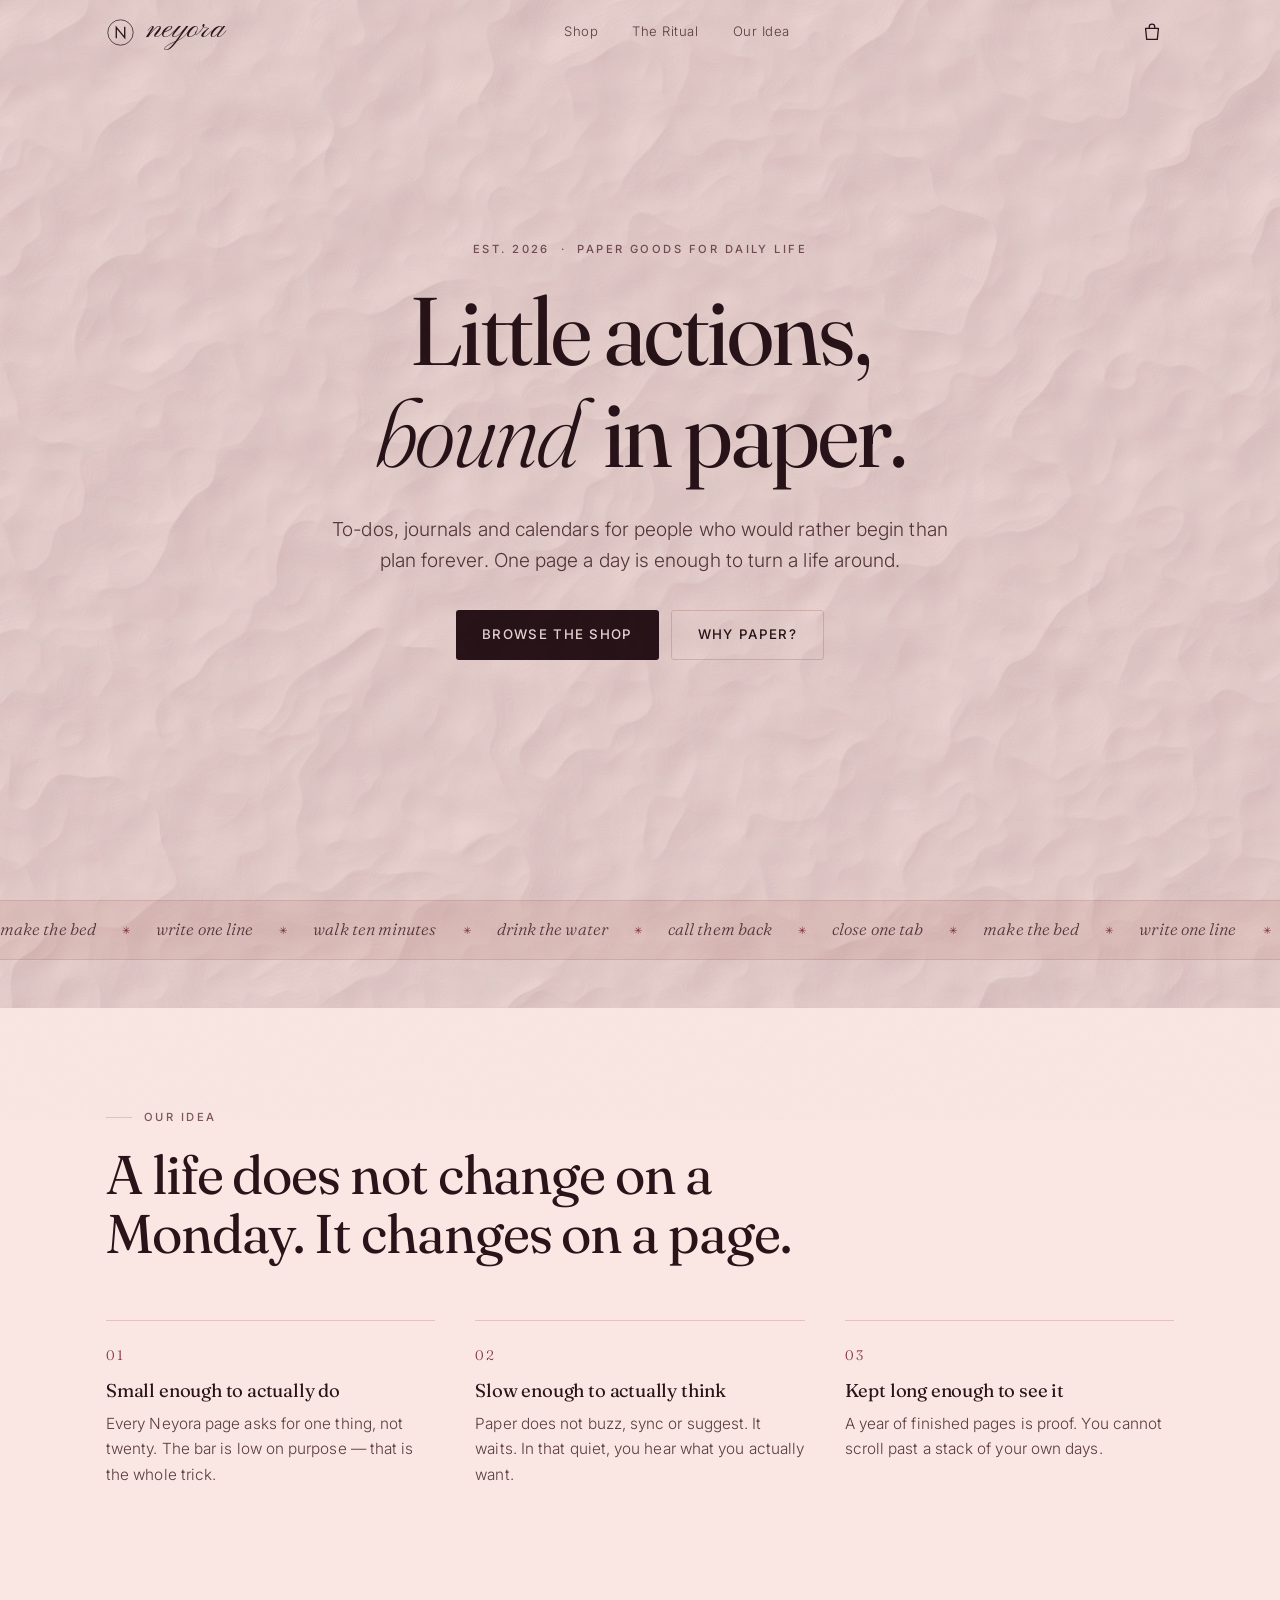
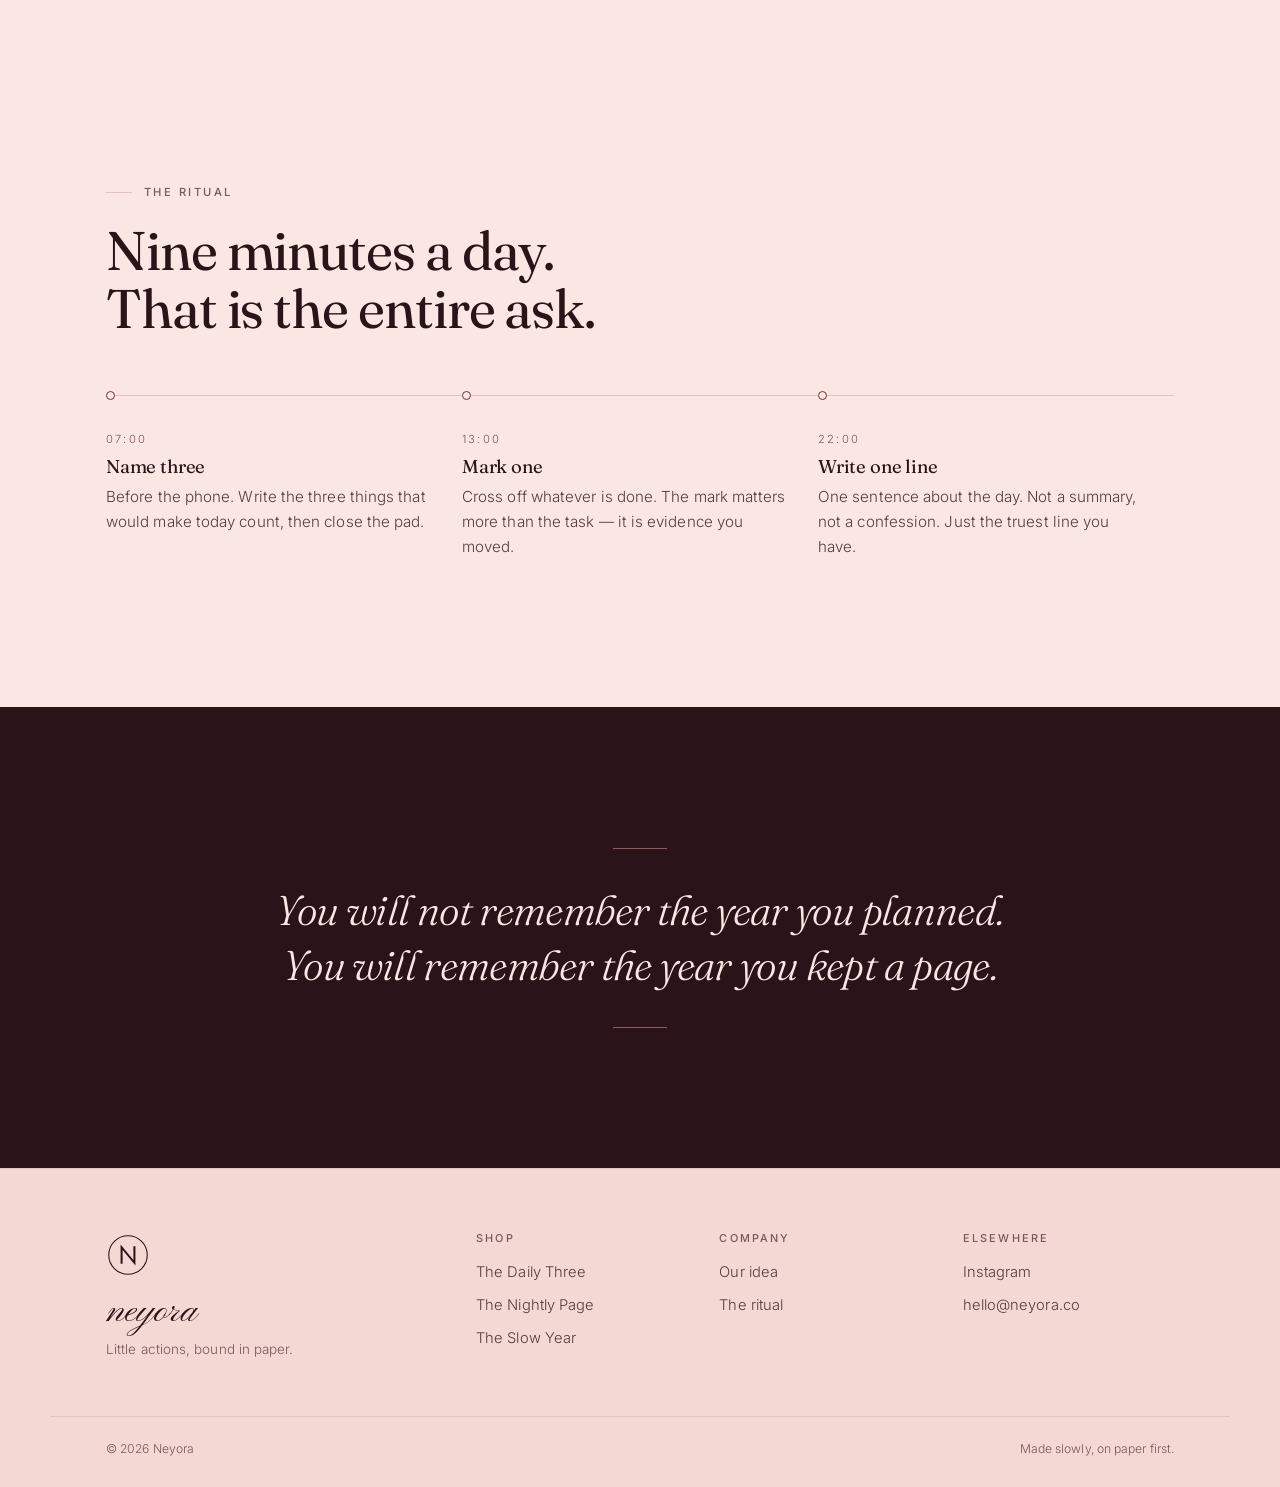
==== index.html @ 3d67d05b "Neyora storefront: static site for GitHub Pages Two-page static storefront — home and shop — with no" ====
<!DOCTYPE html>
<html lang="en">
<head>
<meta charset="utf-8">
<meta name="viewport" content="width=device-width, initial-scale=1, viewport-fit=cover">
<title>Neyora — Little actions, bound in paper.</title>
<meta name="description" content="To-dos, journals and calendars for people who'd rather begin than plan forever. Paper made to move you, one small action at a time.">
<meta name="theme-color" content="#F7EAE5">

<!-- Social scrapers don't resolve relative URLs, so these are absolute.
     If the site moves to a custom domain, update them here and in shop.html. -->
<meta property="og:type" content="website">
<meta property="og:url" content="https://s-ingale.github.io/neyora/">
<meta property="og:title" content="Neyora — Little actions, bound in paper.">
<meta property="og:description" content="To-dos, journals and calendars for people who'd rather begin than plan forever.">
<meta property="og:image" content="https://s-ingale.github.io/neyora/assets/img/og.svg">

<link rel="icon" href="assets/img/favicon.svg" type="image/svg+xml">
<link rel="preconnect" href="https://fonts.googleapis.com">
<link rel="preconnect" href="https://fonts.gstatic.com" crossorigin>
<link href="https://fonts.googleapis.com/css2?family=Fraunces:opsz,wght@9..144,300;9..144,400;9..144,500&family=Inter:wght@300;400;500&family=Pinyon+Script&display=swap" rel="stylesheet">
<link rel="stylesheet" href="assets/css/style.css">
</head>
<body>

<!-- ═══ Wrinkled paper backdrop ═══
     Turbulence is folded through a table transfer on the ALPHA channel
     (0 1 0), which turns smooth noise into ridges — that is what makes
     these read as thick creases rather than soft mottling. The ridge map
     is then lit from the upper left. No image files anywhere. -->
<svg class="paper-defs" aria-hidden="true" focusable="false">
  <filter id="crease" x="0%" y="0%" width="100%" height="100%" color-interpolation-filters="sRGB">
    <feTurbulence type="fractalNoise" baseFrequency="0.0062" numOctaves="3" seed="19" result="t"/>
    <feComponentTransfer in="t" result="ridged">
      <feFuncA type="table" tableValues="0 1 0"/>
    </feComponentTransfer>
    <feDiffuseLighting in="ridged" lighting-color="#fffdfc" surfaceScale="4.6" diffuseConstant="1">
      <feDistantLight azimuth="228" elevation="49"/>
    </feDiffuseLighting>
    <!-- keep the shading warm: the red channel is held highest so creases
         fall toward rose, never toward grey -->
    <feComponentTransfer>
      <feFuncR type="linear" slope="0.34" intercept="0.66"/>
      <feFuncG type="linear" slope="0.44" intercept="0.56"/>
      <feFuncB type="linear" slope="0.41" intercept="0.59"/>
    </feComponentTransfer>
  </filter>

  <!-- a second, finer crumple laid across the first so the folds stack -->
  <filter id="creaseFine" x="0%" y="0%" width="100%" height="100%" color-interpolation-filters="sRGB">
    <feTurbulence type="fractalNoise" baseFrequency="0.019" numOctaves="2" seed="4" result="t"/>
    <feComponentTransfer in="t" result="ridged">
      <feFuncA type="table" tableValues="0 1 0"/>
    </feComponentTransfer>
    <feDiffuseLighting in="ridged" lighting-color="#fffdfc" surfaceScale="2.2" diffuseConstant="1">
      <feDistantLight azimuth="228" elevation="54"/>
    </feDiffuseLighting>
    <feComponentTransfer>
      <feFuncR type="linear" slope="0.2" intercept="0.8"/>
      <feFuncG type="linear" slope="0.26" intercept="0.74"/>
      <feFuncB type="linear" slope="0.24" intercept="0.76"/>
    </feComponentTransfer>
  </filter>

  <!-- fine paper tooth -->
  <filter id="tooth">
    <feTurbulence type="fractalNoise" baseFrequency="0.85" numOctaves="4" stitchTiles="stitch"/>
    <feColorMatrix type="saturate" values="0"/>
    <feComponentTransfer>
      <feFuncR type="linear" slope="0.24" intercept="0.76"/>
      <feFuncG type="linear" slope="0.24" intercept="0.76"/>
      <feFuncB type="linear" slope="0.24" intercept="0.76"/>
    </feComponentTransfer>
  </filter>
</svg>
<div class="crease" aria-hidden="true"></div>
<div class="crease-fine" aria-hidden="true"></div>
<div class="tooth" aria-hidden="true"></div>

<a class="skip-link" href="#main">Skip to content</a>

<!-- ═══════════════ HEADER ═══════════════ -->
<header class="site-head" id="siteHead">
  <div class="wrap head-inner">
    <a class="brand" href="#top" aria-label="Neyora, home">
      <svg class="mark" viewBox="0 0 48 48" aria-hidden="true">
        <circle cx="24" cy="24" r="21" class="mk-ring"/>
        <path d="M17 32.5V15.5L31 32.5V15.5" class="mk-n"/>
      </svg>
      <span class="wordmark">neyora</span>
    </a>

    <nav class="nav-desk" aria-label="Primary">
      <a href="shop.html">Shop</a>
      <a href="#ritual">The Ritual</a>
      <a href="#idea">Our Idea</a>
    </nav>

    <div class="head-actions">
      <button class="cart-btn" id="cartBtn" aria-label="Open bag" aria-expanded="false">
        <svg viewBox="0 0 24 24" aria-hidden="true" class="ico">
          <path d="M5 8h14l-1.2 12H6.2L5 8Z"/><path d="M9 8V6.5a3 3 0 0 1 6 0V8"/>
        </svg>
        <span class="cart-count" id="cartCount" hidden>0</span>
      </button>
      <button class="burger" id="burger" aria-label="Open menu" aria-expanded="false" aria-controls="mobileMenu">
        <span></span><span></span>
      </button>
    </div>
  </div>
  <div class="head-rule" aria-hidden="true"></div>
</header>

<!-- ═══════════════ MOBILE MENU ═══════════════ -->
<div class="sheet-menu" id="mobileMenu" hidden>
  <nav aria-label="Mobile">
    <a href="shop.html"><em>01</em> Shop</a>
    <a href="#ritual"><em>02</em> The Ritual</a>
    <a href="#idea"><em>03</em> Our Idea</a>
  </nav>
  <p class="sheet-foot">Little actions, bound in paper.</p>
</div>

<main id="main">

<!-- ═══════════════ HERO ═══════════════ -->
<section class="hero" id="top">
  <div class="wrap">
    <div class="hero-lead">
      <p class="eyebrow reveal">Est. 2026 &nbsp;·&nbsp; Paper goods for daily life</p>
      <h1 class="reveal d1">
        <span class="line">Little actions,</span>
        <span class="line"><em>bound</em> in paper.</span>
      </h1>
      <p class="lede reveal d2">
        To-dos, journals and calendars for people who would rather begin
        than plan forever. One page a day is enough to turn a life around.
      </p>
      <div class="hero-cta reveal d3">
        <a class="btn btn-ink" href="shop.html">Browse the shop</a>
        <a class="btn btn-ghost" href="#idea">Why paper?</a>
      </div>
    </div>
  </div>

  <div class="scroll-hint reveal d4" aria-hidden="true">
    <span>scroll</span>
    <svg viewBox="0 0 12 40"><path d="M6 0v32M1.5 27 6 33l4.5-6"/></svg>
  </div>
</section>

<!-- ═══════════════ TICKER ═══════════════ -->
<div class="ticker" aria-hidden="true">
  <div class="ticker-track">
    <span>make the bed</span><i>✳</i><span>write one line</span><i>✳</i><span>walk ten minutes</span><i>✳</i>
    <span>drink the water</span><i>✳</i><span>call them back</span><i>✳</i><span>close one tab</span><i>✳</i>
    <span>make the bed</span><i>✳</i><span>write one line</span><i>✳</i><span>walk ten minutes</span><i>✳</i>
    <span>drink the water</span><i>✳</i><span>call them back</span><i>✳</i><span>close one tab</span><i>✳</i>
  </div>
</div>

<!-- ═══════════════ THE IDEA ═══════════════ -->
<section class="idea section" id="idea">
  <div class="wrap">
    <p class="kicker reveal">Our idea</p>
    <h2 class="h2 reveal d1">A life does not change on a<br class="br-desk"> Monday. It changes on a page.</h2>

    <ol class="principles">
      <li class="reveal">
        <span class="num">01</span>
        <h3>Small enough to actually do</h3>
        <p>Every Neyora page asks for one thing, not twenty. The bar is low on purpose — that is the whole trick.</p>
      </li>
      <li class="reveal d1">
        <span class="num">02</span>
        <h3>Slow enough to actually think</h3>
        <p>Paper does not buzz, sync or suggest. It waits. In that quiet, you hear what you actually want.</p>
      </li>
      <li class="reveal d2">
        <span class="num">03</span>
        <h3>Kept long enough to see it</h3>
        <p>A year of finished pages is proof. You cannot scroll past a stack of your own days.</p>
      </li>
    </ol>
  </div>
</section>

<!-- The shop lives on its own page now — the hero index and the CTAs
     route there. Keep this section out of the homepage. -->

<!-- ═══════════════ RITUAL ═══════════════ -->
<section class="ritual section" id="ritual">
  <div class="wrap">
    <p class="kicker reveal">The ritual</p>
    <h2 class="h2 reveal d1">Nine minutes a day.<br>That is the entire ask.</h2>

    <div class="timeline">
      <div class="step reveal">
        <span class="time">07:00</span>
        <h3>Name three</h3>
        <p>Before the phone. Write the three things that would make today count, then close the pad.</p>
      </div>
      <div class="step reveal d1">
        <span class="time">13:00</span>
        <h3>Mark one</h3>
        <p>Cross off whatever is done. The mark matters more than the task — it is evidence you moved.</p>
      </div>
      <div class="step reveal d2">
        <span class="time">22:00</span>
        <h3>Write one line</h3>
        <p>One sentence about the day. Not a summary, not a confession. Just the truest line you have.</p>
      </div>
    </div>
  </div>
</section>

<!-- ═══════════════ QUOTE ═══════════════ -->
<section class="quote-band">
  <div class="wrap">
    <span class="quote-rule" aria-hidden="true"></span>
    <blockquote class="reveal">
      You will not remember the year you planned.<br>
      You will remember the year you kept a page.
    </blockquote>
    <span class="quote-rule" aria-hidden="true"></span>
  </div>
</section>

</main>

<!-- ═══════════════ FOOTER ═══════════════ -->
<footer class="site-foot">
  <div class="wrap foot-inner">
    <div class="foot-brand">
      <svg class="mark lg" viewBox="0 0 48 48" aria-hidden="true">
        <circle cx="24" cy="24" r="21" class="mk-ring"/>
        <path d="M17 32.5V15.5L31 32.5V15.5" class="mk-n"/>
      </svg>
      <p class="foot-word">neyora</p>
      <p class="foot-tag">Little actions, bound in paper.</p>
    </div>

    <nav class="foot-col" aria-label="Shop">
      <h4>Shop</h4>
      <a href="shop.html">The Daily Three</a>
      <a href="shop.html">The Nightly Page</a>
      <a href="shop.html">The Slow Year</a>
    </nav>

    <nav class="foot-col" aria-label="Company">
      <h4>Company</h4>
      <a href="#idea">Our idea</a>
      <a href="#ritual">The ritual</a>
    </nav>

    <div class="foot-col">
      <h4>Elsewhere</h4>
      <a href="#" aria-label="Instagram">Instagram</a>
      <a href="mailto:hello@neyora.co">hello@neyora.co</a>
    </div>
  </div>
  <div class="wrap foot-base">
    <p>© 2026 Neyora</p>
    <p>Made slowly, on paper first.</p>
  </div>
</footer>

<!-- ═══════════════ BAG DRAWER ═══════════════ -->
<div class="scrim" id="scrim" hidden></div>
<aside class="bag" id="bag" aria-label="Shopping bag" aria-hidden="true">
  <div class="bag-head">
    <h2>Your bag</h2>
    <button class="bag-close" id="bagClose" aria-label="Close bag">
      <svg viewBox="0 0 24 24" aria-hidden="true"><path d="M6 6l12 12M18 6 6 18"/></svg>
    </button>
  </div>
  <div class="bag-body" id="bagBody"></div>
  <div class="bag-foot">
    <div class="bag-total"><span>Subtotal</span><span id="bagTotal">₹0</span></div>
    <button class="btn btn-ink btn-full" id="checkoutBtn" type="button">Checkout</button>
    <p class="bag-note">Checkout is not connected yet — this is the storefront preview.</p>
  </div>
</aside>

<div class="toast" id="toast" role="status" aria-live="polite"></div>

<script src="assets/js/main.js"></script>
</body>
</html>
---- assets/css/style.css ----
/* ============================================================
   NEYORA — storefront styles
   Mobile-first. Everything vector: SVG art, SVG creases, no rasters.
   ============================================================ */

/* ---------- 1. Tokens ---------- */
:root{
  /* paper — blush, not candy. A light neutral ground is what keeps a
     pink palette on the luxury side of the line. */
  --paper:      #FAE7E3;
  --paper-2:    #F3D8D3;
  --paper-3:    #E8C3BE;
  --card:       #FEF4F2;

  /* ink — near-black oxblood. Never neutral grey; the warmth is the point. */
  --ink:        #2A141A;
  --ink-soft:   #5A3A3F;
  --ink-faint:  #7C565C;
  --rule:       #E4C3BE;

  /* accents: burgundy anchors, dusty rose softens */
  --wine:       #7E2B37;
  --rose:       #C08081;

  /* type */
  --display: "Fraunces", "Hoefler Text", Georgia, "Times New Roman", serif;
  --body:    "Inter", -apple-system, BlinkMacSystemFont, "Segoe UI", Roboto, sans-serif;
  --script:  "Pinyon Script", "Snell Roundhand", "Apple Chancery", cursive;

  /* rhythm */
  --gutter: 22px;
  --maxw: 1180px;
  --section-y: 84px;
  --r: 3px;

  --ease: cubic-bezier(.22,.7,.28,1);
}

@media (min-width: 768px){
  :root{ --gutter: 40px; --section-y: 120px; }
}
@media (min-width: 1200px){
  :root{ --gutter: 56px; --section-y: 148px; }
}

/* ---------- 2. Reset ---------- */
*,*::before,*::after{ box-sizing:border-box; }
html{ -webkit-text-size-adjust:100%; scroll-behavior:smooth; }
@media (prefers-reduced-motion: reduce){ html{ scroll-behavior:auto; } }

body{
  margin:0;
  background:var(--paper);
  color:var(--ink);
  font-family:var(--body);
  font-size:16px;
  line-height:1.65;
  font-weight:300;
  letter-spacing:.005em;
  -webkit-font-smoothing:antialiased;
  overflow-x:hidden;
}
body.locked{ overflow:hidden; }

img,svg{ display:block; max-width:100%; }
img{ height:auto; }
button{ font:inherit; color:inherit; background:none; border:0; cursor:pointer; }
input{ font:inherit; }
a{ color:inherit; text-decoration:none; }
h1,h2,h3,h4,p,figure,blockquote,ol,ul{ margin:0; }
ol,ul{ padding:0; list-style:none; }

::selection{ background:var(--ink); color:var(--paper); }

:focus-visible{
  outline:2px solid var(--wine);
  outline-offset:3px;
  border-radius:2px;
}

.skip-link{
  position:absolute; left:-9999px; top:0; z-index:200;
  background:var(--ink); color:var(--paper); padding:10px 16px;
}
.skip-link:focus{ left:12px; top:12px; }

/* ---------- 3. Wrinkled paper backdrop ----------
   Three fixed layers multiply down over everything, so every section —
   including the ones with their own background — reads as one crumpled
   sheet: heavy folds, a finer crumple across them, then paper tooth. */
.paper-defs{ position:absolute; width:0; height:0; }

.crease,.crease-fine,.tooth{
  position:fixed; inset:-12%;
  pointer-events:none;
  mix-blend-mode:multiply;
  background:#fff;
}

.crease     { z-index:87; filter:url(#crease);     opacity:.8; }
.crease-fine{ z-index:88; filter:url(#creaseFine); opacity:.7; }
.tooth      { z-index:89; filter:url(#tooth);      opacity:.28; }

/* phones: still creased, just a touch calmer under the copy */
@media (max-width:760px){
  .crease{ opacity:.7; }
  .crease-fine{ opacity:.55; }
  .tooth{ opacity:.2; }
}

/* Safari/iOS renders these filters heavily — soften there */
@supports (-webkit-touch-callout: none){
  .crease{ opacity:.6; }
  .crease-fine{ opacity:.45; }
  .tooth{ opacity:.16; }
}

/* ---------- 4. Layout ---------- */
.wrap{
  width:100%;
  max-width:var(--maxw);
  margin-inline:auto;
  padding-inline:var(--gutter);
}
.section{ padding-block:var(--section-y); position:relative; }

/* ---------- 5. Type scale ---------- */
h1,h2,h3,h4,.h2{
  font-family:var(--display);
  font-weight:400;
  letter-spacing:-.02em;
  line-height:1.06;
}
h1{
  font-size:clamp(2.65rem, 11.5vw, 6rem);
  font-variation-settings:"SOFT" 20, "opsz" 100;
}
h1 .line{ display:block; }
/* italic serif overhangs into the next word — give it room */
h1 em{ font-style:italic; font-weight:300; padding-right:.12em; }

.h2{ font-size:clamp(1.95rem, 6.6vw, 3.4rem); line-height:1.08; }
h3{ font-size:1.16rem; letter-spacing:-.01em; }

.eyebrow, .kicker{
  font-family:var(--body);
  font-size:.7rem;
  font-weight:500;
  letter-spacing:.22em;
  text-transform:uppercase;
  color:var(--ink-faint);
}
.kicker{ margin-bottom:20px; }
.kicker::before{
  content:""; display:inline-block;
  width:26px; height:1px; background:var(--rule);
  vertical-align:middle; margin-right:12px;
}

.lede{
  font-size:clamp(1rem, 4.1vw, 1.2rem);
  color:var(--ink-soft);
  max-width:36ch;
  line-height:1.62;
}
.br-desk{ display:none; }
@media (min-width:768px){ .br-desk{ display:inline; } }

/* ---------- 6. Buttons ---------- */
.btn{
  display:inline-flex; align-items:center; justify-content:center;
  gap:8px;
  min-height:50px;
  padding:0 26px;
  border-radius:var(--r);
  font-family:var(--body);
  font-size:.83rem; font-weight:500;
  letter-spacing:.1em; text-transform:uppercase; white-space:nowrap;
  transition:transform .25s var(--ease), background .25s var(--ease), color .25s var(--ease), border-color .25s var(--ease);
}
.btn:active{ transform:translateY(1px); }

.btn-ink{ background:var(--ink); color:var(--card); }
.btn-ink:hover{ background:var(--wine); }

.btn-ghost{
  border:1px solid var(--rule);
  color:var(--ink);
  background:transparent;
}
.btn-ghost:hover{ border-color:var(--ink); background:rgba(42,20,26,.04); }

.btn-full{ width:100%; }

/* ---------- 7. Header ---------- */
.site-head{
  position:fixed; top:0; left:0; right:0; z-index:100;
  padding-top:env(safe-area-inset-top);
  background:rgba(250,231,227,0);
  transition:background .35s var(--ease), backdrop-filter .35s var(--ease);
}
.site-head.stuck{
  background:rgba(250,231,227,.88);
  backdrop-filter:saturate(120%) blur(10px);
  -webkit-backdrop-filter:saturate(120%) blur(10px);
}
.head-inner{
  display:flex; align-items:center; justify-content:space-between;
  gap:16px;
  height:64px;
}
.head-rule{
  height:1px; background:var(--rule);
  transform:scaleX(0); transform-origin:left;
  transition:transform .5s var(--ease);
}
.site-head.stuck .head-rule{ transform:scaleX(1); }

/* ---------- 7b. The mark ----------
   A geometric N inside a hairline ring. Reads at 20px, engraves well,
   and carries no mascot. */
.brand{ display:flex; align-items:center; gap:11px; }
.mark{ width:29px; height:29px; flex:none; }
.mark.lg{ width:44px; height:44px; }
.mk-ring{ fill:none; stroke:var(--ink); stroke-width:1.2; }
.mk-n{
  fill:none; stroke:var(--ink); stroke-width:2.2;
  stroke-linecap:square; stroke-linejoin:miter;
}

/* Script faces sit small on the body and carry a lot of side bearing, so
   the wordmark is set larger than its optical size and nudged off the
   baseline to sit level with the ring. Always lowercase — a copperplate
   script in caps loses the flourish that makes it read as premium. */
.wordmark{
  font-family:var(--script);
  font-size:1.85rem;
  line-height:1;
  letter-spacing:.01em;
  text-transform:lowercase;
  font-weight:400;
  transform:translateY(-.09em);
}
@media (min-width:900px){ .wordmark{ font-size:2rem; } }

.nav-desk{ display:none; gap:34px; }
.nav-desk a{
  font-size:.82rem; letter-spacing:.04em; color:var(--ink-soft);
  position:relative; padding-block:4px;
}
.nav-desk a::after{
  content:""; position:absolute; left:0; right:0; bottom:0;
  height:1px; background:var(--ink);
  transform:scaleX(0); transform-origin:right;
  transition:transform .38s var(--ease);
}
.nav-desk a:hover{ color:var(--ink); }
.nav-desk a:hover::after{ transform:scaleX(1); transform-origin:left; }
@media (min-width:900px){ .nav-desk{ display:flex; } }

.head-actions{ display:flex; align-items:center; gap:6px; }

.cart-btn{ position:relative; width:44px; height:44px; display:grid; place-items:center; }
.ico{ width:22px; height:22px; fill:none; stroke:var(--ink); stroke-width:1.4; stroke-linecap:round; stroke-linejoin:round; }
.cart-count{
  position:absolute; top:5px; right:4px;
  min-width:17px; height:17px; padding:0 4px;
  border-radius:9px;
  background:var(--wine); color:#fff;
  font-size:.63rem; font-weight:500; line-height:17px; text-align:center;
}

.burger{ width:44px; height:44px; display:grid; place-content:center; gap:6px; }
.burger span{
  display:block; width:22px; height:1.5px; background:var(--ink);
  transition:transform .35s var(--ease), opacity .2s;
}
.burger.open span:nth-child(1){ transform:translateY(3.75px) rotate(45deg); }
.burger.open span:nth-child(2){ transform:translateY(-3.75px) rotate(-45deg); }
@media (min-width:900px){ .burger{ display:none; } }

/* ---------- 8. Mobile sheet menu ---------- */
.sheet-menu{
  position:fixed; inset:0; z-index:99;
  background:var(--paper-2);
  padding:calc(88px + env(safe-area-inset-top)) var(--gutter) 40px;
  display:flex; flex-direction:column; justify-content:space-between;
  opacity:0; transform:translateY(-8px);
  transition:opacity .32s var(--ease), transform .32s var(--ease);
}
.sheet-menu[hidden]{ display:none; }
.sheet-menu.in{ opacity:1; transform:none; }
.sheet-menu nav{ display:flex; flex-direction:column; }
.sheet-menu a{
  font-family:var(--display);
  font-size:clamp(2rem,10vw,2.9rem);
  padding-block:16px;
  border-bottom:1px solid var(--rule);
  display:flex; align-items:baseline; gap:16px;
}
.sheet-menu em{
  font-family:var(--body); font-style:normal;
  font-size:.65rem; letter-spacing:.2em; color:var(--ink-faint);
}
.sheet-foot{ font-size:.8rem; color:var(--ink-faint); letter-spacing:.06em; }

/* ---------- 9. Hero ---------- */
.hero{
  position:relative;
  min-height:100svh;
  display:flex; align-items:center;
  padding-top:104px; padding-bottom:120px;
}
.eyebrow{ margin-bottom:22px; }
h1{ margin-bottom:26px; }
.hero-cta{ display:flex; flex-wrap:wrap; gap:12px; margin-top:34px; }

.scroll-hint{
  display:flex;
  position:absolute;
  bottom:calc(26px + env(safe-area-inset-bottom));
  left:50%; transform:translateX(-50%);
  flex-direction:column; align-items:center; gap:8px;
  font-size:.62rem; letter-spacing:.24em; text-transform:uppercase;
  color:var(--ink-faint);
}
.scroll-hint svg{ width:11px; height:34px; fill:none; stroke:var(--ink-faint); stroke-width:1.1; }
.scroll-hint svg path{ animation:nudge 2.6s var(--ease) infinite; }
@keyframes nudge{ 0%,100%{ transform:translateY(0); opacity:.5 } 50%{ transform:translateY(5px); opacity:1 } }

/* narrow phones: keep the eyebrow on one line, let the buttons share a row */
@media (max-width:479px){
  .hero .eyebrow{ font-size:.62rem; letter-spacing:.15em; }
  .hero-cta .btn{ flex:1 1 auto; padding-inline:14px; }
}

@media (min-width:900px){
  .hero{ padding-top:120px; text-align:center; }
  /* with the collection index gone the hero only filled the left half and
     read as an empty page, so on wide screens it centres instead */
  .hero .lede{ max-width:52ch; margin-inline:auto; }
  .hero-cta{ justify-content:center; }
  .hero h1{ margin-bottom:30px; }
}

/* ---------- 10. Ticker ---------- */
.ticker{
  border-block:1px solid var(--rule);
  background:var(--paper-2);
  padding-block:15px;
  overflow:hidden;
  position:relative;
}
.ticker-track{
  display:flex; align-items:center; gap:26px;
  width:max-content;
  animation:slide 44s linear infinite;
}
.ticker span{
  font-family:var(--display); font-style:italic;
  font-size:1.05rem; color:var(--ink-soft); white-space:nowrap;
}
.ticker i{ color:var(--wine); font-size:.62rem; font-style:normal; }
@keyframes slide{ to{ transform:translateX(-50%); } }
@media (prefers-reduced-motion: reduce){ .ticker-track{ animation:none; } }

/* ---------- 11. The idea ---------- */
.idea .h2{ margin-bottom:56px; }
.principles{ display:grid; gap:44px; }
.principles li{ position:relative; padding-top:24px; border-top:1px solid var(--rule); }
.num{
  display:block; margin-bottom:14px;
  font-family:var(--display); font-size:.86rem;
  letter-spacing:.14em; color:var(--wine);
}
.principles h3{ margin-bottom:10px; }
.principles p{ color:var(--ink-soft); font-size:.96rem; max-width:40ch; }
@media (min-width:768px){
  .principles{ grid-template-columns:repeat(3,1fr); gap:40px; }
}

/* ---------- 12. Page header (shop.html) ---------- */
.page-head{
  padding-top:calc(104px + env(safe-area-inset-top));
  padding-bottom:56px;
  border-bottom:1px solid var(--rule);
}
.page-head .h2{ margin-block:18px 20px; }
.page-head .lede{ max-width:46ch; }
.crumbs{
  font-size:.7rem; letter-spacing:.18em; text-transform:uppercase;
  color:var(--ink-faint);
}
.crumbs a:hover{ color:var(--ink); text-decoration:underline; text-underline-offset:4px; }
.crumbs span{ color:var(--rose); margin-inline:8px; }
@media (min-width:900px){
  .page-head{ padding-top:calc(150px + env(safe-area-inset-top)); padding-bottom:72px; }
}

/* the closing cross-link at the foot of the shop page */
.shop-more{
  border-top:1px solid var(--rule);
  padding-block:var(--section-y);
  text-align:center;
}
.shop-more .h2{ margin-bottom:24px; }

/* ---------- 13. Shop ---------- */
.shop{ background:var(--paper-2); border-block:1px solid var(--rule); }
/* the page head already supplies the breathing room above the grid */
.shop--page{
  background:transparent; border-block:0;
  padding-top:calc(var(--section-y) * .5);
}
.grid-products{ display:grid; gap:44px; }
@media (min-width:760px){ .grid-products{ grid-template-columns:repeat(3,1fr); gap:26px; } }

.card{ display:flex; flex-direction:column; }
.card-media{
  position:relative;
  background:var(--card);
  border:1px solid var(--rule);
  border-radius:var(--r);
  overflow:hidden;
  aspect-ratio:1/1;
  display:grid; place-items:center;
  transition:transform .5s var(--ease), box-shadow .5s var(--ease);
}
.card-media img{ width:82%; height:auto; }
.card:hover .card-media{
  transform:translateY(-6px);
  box-shadow:0 18px 40px -24px rgba(42,20,26,.45);
}
.tag{
  position:absolute; top:12px; left:12px;
  background:var(--ink); color:var(--card);
  font-size:.6rem; letter-spacing:.16em; text-transform:uppercase;
  padding:5px 10px; border-radius:2px;
}
.card-body{ padding-top:20px; display:flex; flex-direction:column; flex:1; }
.card-row{ display:flex; align-items:baseline; justify-content:space-between; gap:14px; }
.price{ font-family:var(--display); font-size:1.05rem; }
.card p{ color:var(--ink-soft); font-size:.9rem; margin-top:9px; }
.spec{ margin-top:16px; display:flex; flex-direction:column; gap:7px; }
.spec li{
  font-size:.81rem; color:var(--ink-faint);
  display:flex; gap:10px; align-items:baseline;
}
.spec li::before{ content:"—"; color:var(--rose); flex:none; }
.btn-add{
  margin-top:18px;
  border:1px solid var(--ink);
  color:var(--ink);
  align-self:flex-start;
  min-height:46px; padding:0 22px;
}
.btn-add:hover{ background:var(--ink); color:var(--card); }
.btn-add.done{ background:var(--wine); border-color:var(--wine); color:#fff; }
.shop-foot{
  margin-top:52px; text-align:center;
  font-size:.78rem; letter-spacing:.1em; text-transform:uppercase; color:var(--ink-faint);
}

/* ---------- 14. Ritual ---------- */
.ritual .h2{ margin-bottom:56px; }
.timeline{ display:grid; }
.step{
  position:relative;
  padding:28px 0 28px 34px;
  border-top:1px solid var(--rule);
}
.step:last-child{ border-bottom:1px solid var(--rule); }
.step::before{
  content:""; position:absolute; left:0; top:34px;
  width:9px; height:9px; border-radius:50%;
  background:var(--paper); border:1.5px solid var(--wine);
}
.time{
  display:block; margin-bottom:8px;
  font-size:.7rem; letter-spacing:.2em; color:var(--ink-faint);
}
.step h3{ margin-bottom:8px; }
.step p{ color:var(--ink-soft); font-size:.95rem; max-width:52ch; }
@media (min-width:900px){
  .timeline{ grid-template-columns:repeat(3,1fr); }
  .step{ padding:34px 26px 0 0; border-top:1px solid var(--rule); }
  .step:last-child{ border-bottom:0; }
  .step::before{ top:-5px; left:0; }
}

/* ---------- 15. Quote band ---------- */
.quote-band{
  background:var(--ink);
  color:var(--paper);
  padding-block:calc(var(--section-y) * .95);
  text-align:center;
}
.quote-rule{
  display:block; width:54px; height:1px;
  margin:0 auto; background:var(--rose); opacity:.65;
}
.quote-band blockquote{
  font-family:var(--display); font-style:italic; font-weight:300;
  font-size:clamp(1.5rem,5.6vw,2.6rem);
  line-height:1.32; letter-spacing:-.015em;
  max-width:22ch; margin:34px auto;
}
@media (min-width:768px){ .quote-band blockquote{ max-width:30ch; } }

/* ---------- 16. Footer ---------- */
.site-foot{
  background:var(--paper-2);
  border-top:1px solid var(--rule);
  padding-top:64px;
  padding-bottom:calc(28px + env(safe-area-inset-bottom));
}
.foot-inner{ display:grid; gap:38px; }
.foot-word{
  font-family:var(--script); font-size:2.4rem; line-height:1;
  text-transform:lowercase; margin-top:16px;
}
.foot-tag{ font-size:.84rem; color:var(--ink-faint); margin-top:6px; }
.foot-col{ display:flex; flex-direction:column; gap:9px; }
.foot-col h4{
  font-family:var(--body); font-size:.68rem; font-weight:500;
  letter-spacing:.2em; text-transform:uppercase; color:var(--ink-faint);
  margin-bottom:6px;
}
.foot-col a{ font-size:.92rem; color:var(--ink-soft); width:fit-content; }
.foot-col a:hover{ color:var(--ink); text-decoration:underline; text-underline-offset:4px; }
.foot-base{
  display:flex; flex-wrap:wrap; gap:8px 24px; justify-content:space-between;
  margin-top:56px; padding-top:22px;
  border-top:1px solid var(--rule);
  font-size:.76rem; color:var(--ink-faint);
}
@media (min-width:760px){
  .foot-inner{ grid-template-columns:1.6fr 1fr 1fr 1fr; gap:32px; }
}

/* ---------- 18. Bag drawer ---------- */
.scrim{
  position:fixed; inset:0; z-index:110;
  background:rgba(42,20,26,.4);
  opacity:0; transition:opacity .35s var(--ease);
  -webkit-backdrop-filter:blur(2px); backdrop-filter:blur(2px);
}
.scrim[hidden]{ display:none; }
.scrim.in{ opacity:1; }

.bag{
  position:fixed; z-index:120;
  top:0; right:0; bottom:0;
  width:min(420px,100%);
  background:var(--paper);
  border-left:1px solid var(--rule);
  display:flex; flex-direction:column;
  transform:translateX(101%);
  transition:transform .45s var(--ease);
  padding-top:env(safe-area-inset-top);
  visibility:hidden;
}
.bag.in{ transform:none; visibility:visible; }
.bag-head{
  display:flex; align-items:center; justify-content:space-between;
  padding:20px var(--gutter);
  border-bottom:1px solid var(--rule);
}
.bag-head h2{ font-size:1.3rem; }
.bag-close{ width:40px; height:40px; display:grid; place-items:center; margin-right:-10px; }
.bag-close svg{ width:20px; height:20px; fill:none; stroke:var(--ink); stroke-width:1.4; stroke-linecap:round; }
.bag-body{ flex:1; overflow-y:auto; padding:8px var(--gutter); -webkit-overflow-scrolling:touch; }
.bag-empty{ color:var(--ink-faint); font-size:.92rem; padding-block:40px; text-align:center; }

.bag-item{
  display:grid; grid-template-columns:1fr auto; gap:4px 14px;
  padding-block:20px; border-bottom:1px solid var(--rule);
}
.bag-item h3{ font-size:1rem; }
.bag-item .bi-price{ font-family:var(--display); font-size:.98rem; }
.bi-qty{ display:flex; align-items:center; gap:14px; margin-top:8px; }
.bi-qty button{
  width:28px; height:28px; border:1px solid var(--rule); border-radius:2px;
  display:grid; place-items:center; font-size:1rem; line-height:1;
}
.bi-qty button:hover{ border-color:var(--ink); }
.bi-qty span{ font-size:.9rem; min-width:14px; text-align:center; }
.bi-remove{
  grid-column:1; justify-self:start; margin-top:10px;
  font-size:.74rem; letter-spacing:.1em; text-transform:uppercase; color:var(--ink-faint);
  text-decoration:underline; text-underline-offset:3px;
}
.bi-remove:hover{ color:var(--wine); }

.bag-foot{ padding:20px var(--gutter) calc(22px + env(safe-area-inset-bottom)); border-top:1px solid var(--rule); }
.bag-total{
  display:flex; justify-content:space-between; align-items:baseline;
  font-family:var(--display); font-size:1.1rem; margin-bottom:16px;
}
.bag-note{ margin-top:12px; font-size:.74rem; color:var(--ink-faint); text-align:center; }

/* ---------- 19. Toast ---------- */
.toast{
  position:fixed; z-index:130;
  left:50%; bottom:calc(24px + env(safe-area-inset-bottom));
  transform:translate(-50%,16px);
  background:var(--ink); color:var(--card);
  padding:12px 20px; border-radius:var(--r);
  font-size:.84rem;
  opacity:0; pointer-events:none;
  transition:opacity .3s var(--ease), transform .3s var(--ease);
  max-width:calc(100vw - 32px);
}
.toast.in{ opacity:1; transform:translate(-50%,0); }

/* ---------- 20. Reveal on scroll ---------- */
.reveal{
  opacity:0; transform:translateY(22px);
  transition:opacity .8s var(--ease), transform .8s var(--ease);
}
.reveal.seen{ opacity:1; transform:none; }
.d1{ transition-delay:.09s; }
.d2{ transition-delay:.18s; }
.d3{ transition-delay:.27s; }
.d4{ transition-delay:.36s; }

@media (prefers-reduced-motion: reduce){
  .reveal{ opacity:1; transform:none; transition:none; }
  *{ animation-duration:.001ms!important; animation-iteration-count:1!important; }
}
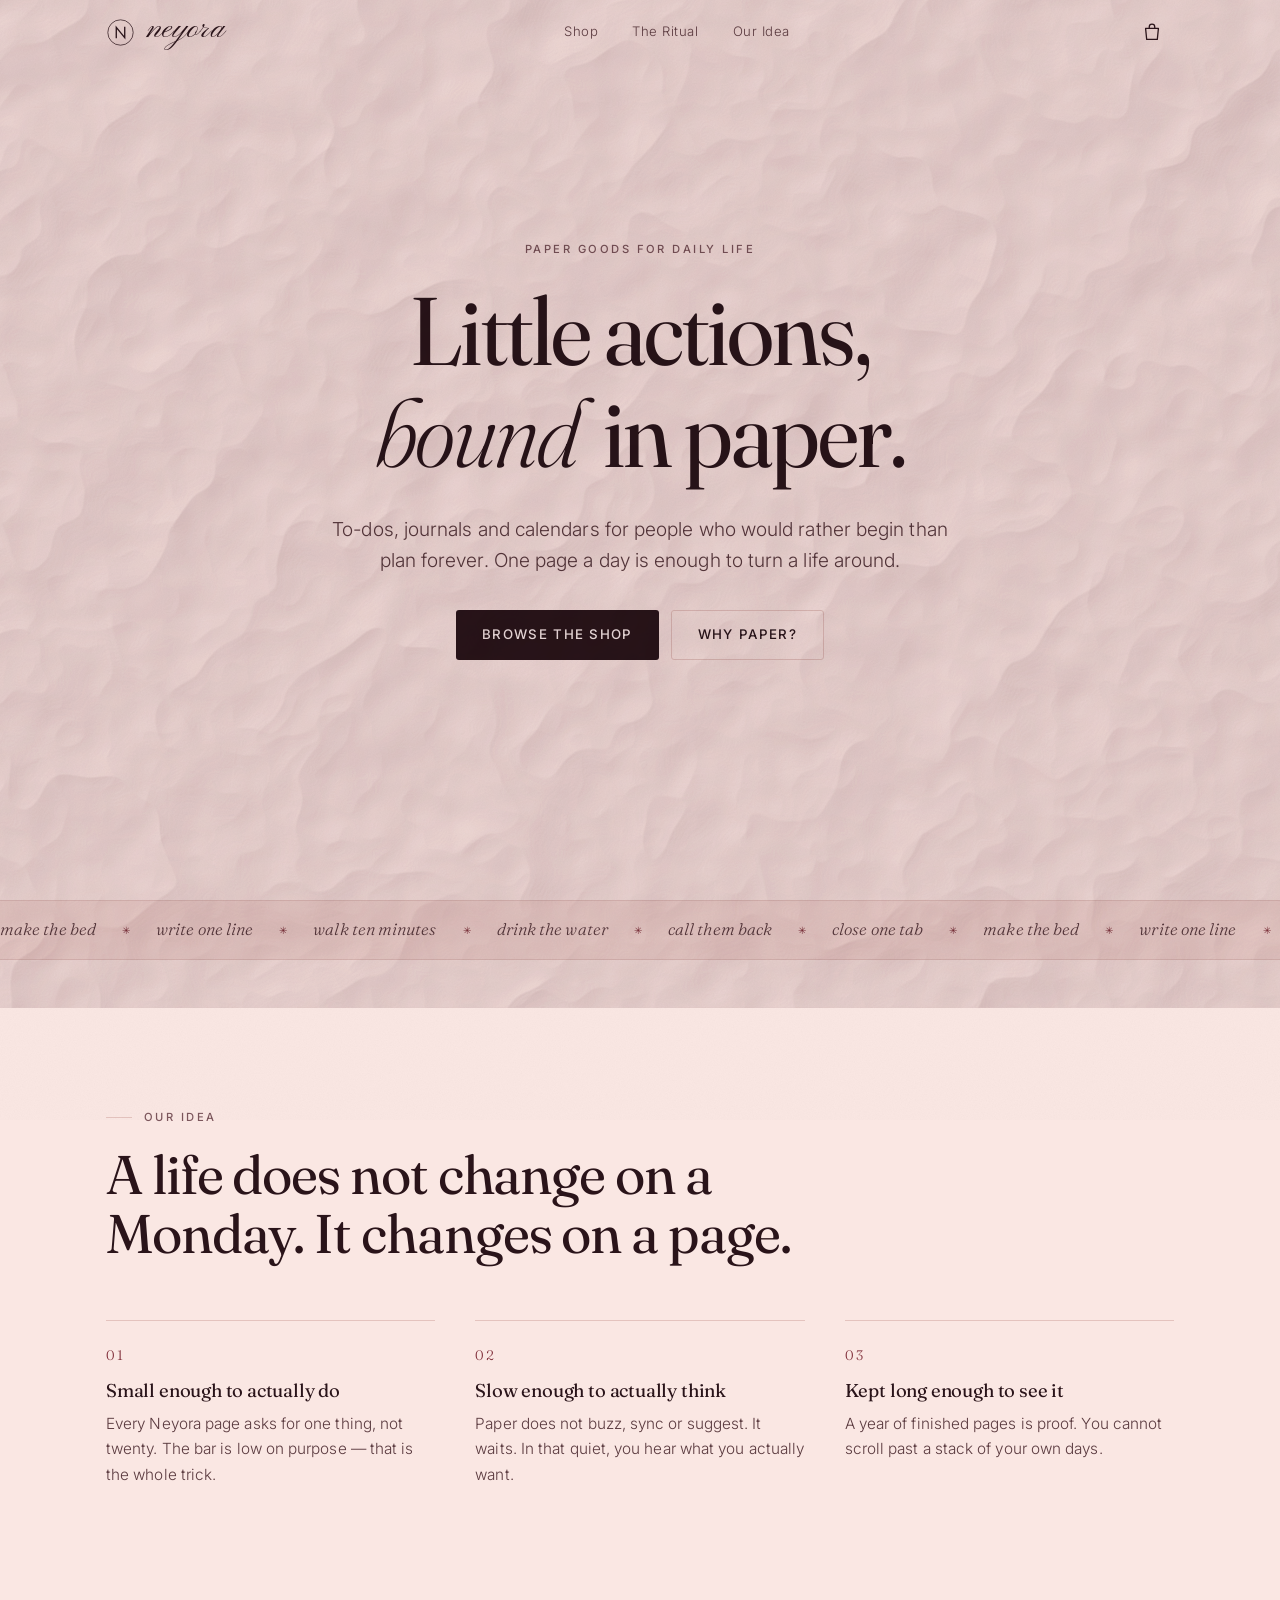
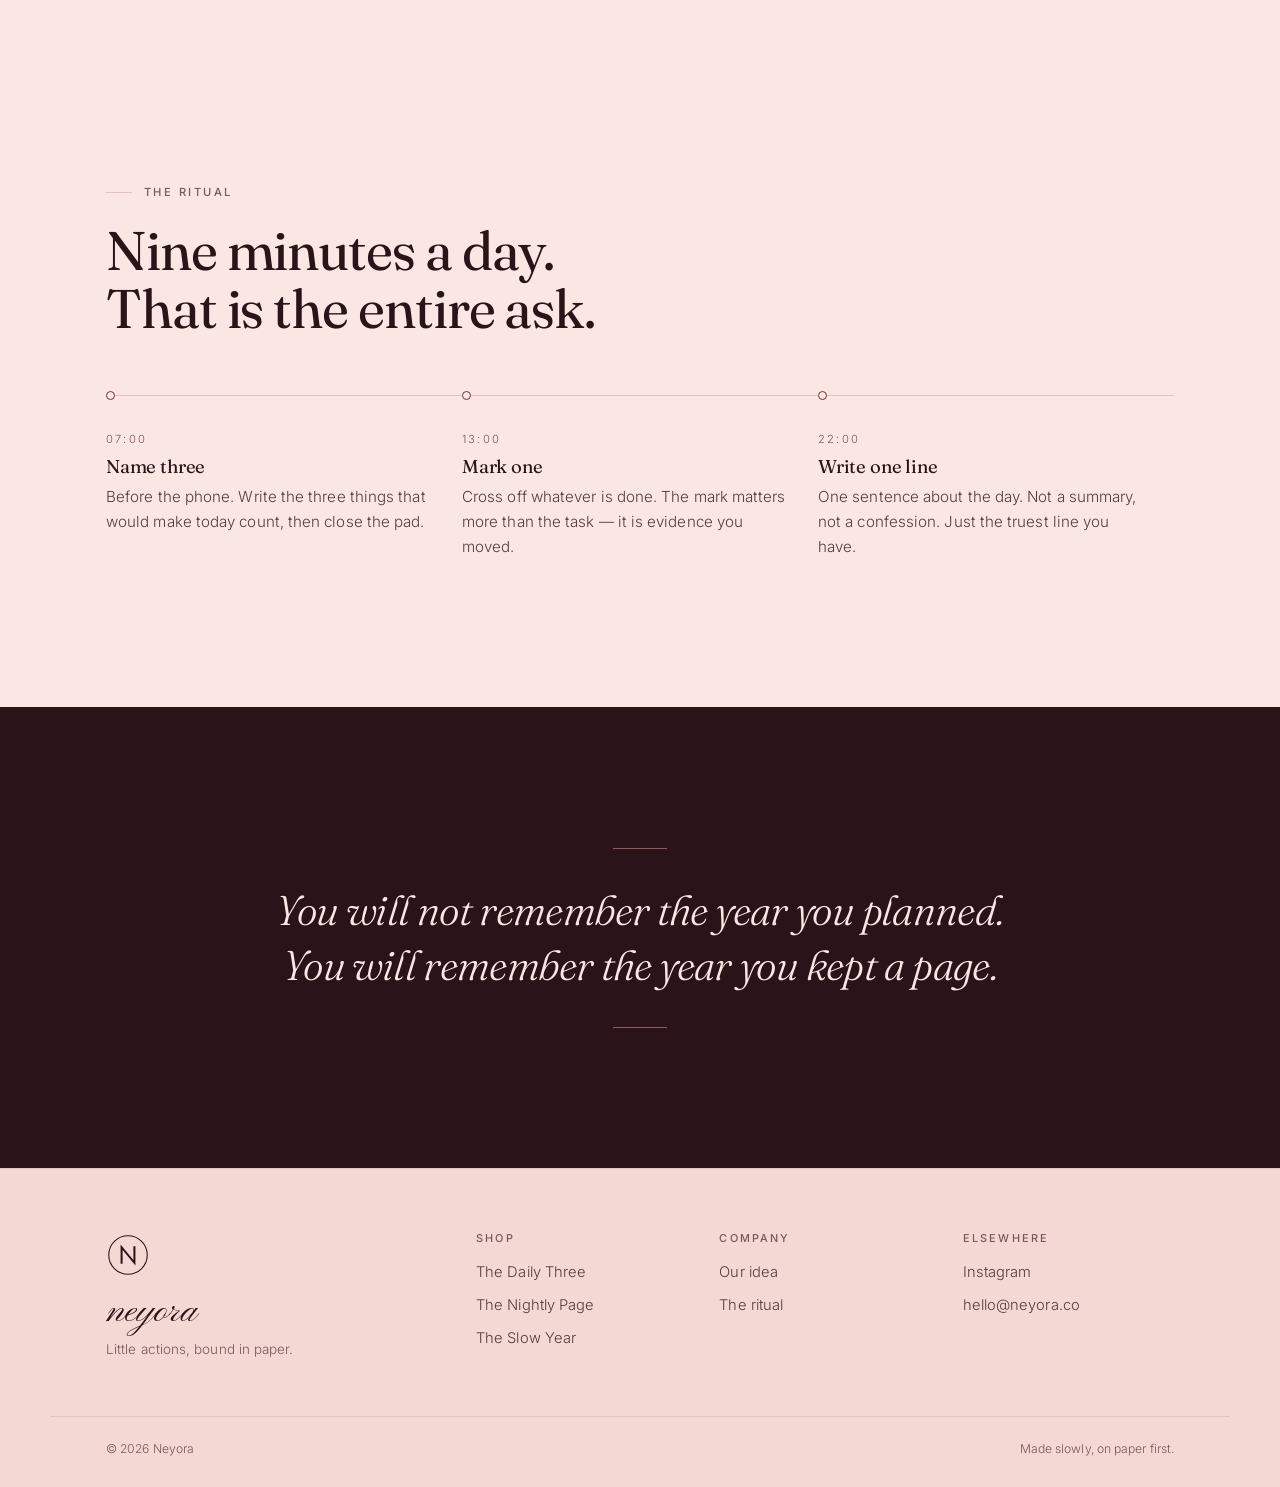
==== commit c802a69e: "Drop Est. 2026 from hero, fix off-centre scroll cue The scroll cue centred itself with transform:tra" ====
--- a/index.html
+++ b/index.html
@@ -127,7 +127,7 @@
 <section class="hero" id="top">
   <div class="wrap">
     <div class="hero-lead">
-      <p class="eyebrow reveal">Est. 2026 &nbsp;·&nbsp; Paper goods for daily life</p>
+      <p class="eyebrow reveal">Paper goods for daily life</p>
       <h1 class="reveal d1">
         <span class="line">Little actions,</span>
         <span class="line"><em>bound</em> in paper.</span>
--- a/assets/css/style.css
+++ b/assets/css/style.css
@@ -315,15 +315,21 @@
 h1{ margin-bottom:26px; }
 .hero-cta{ display:flex; flex-wrap:wrap; gap:12px; margin-top:34px; }
 
+/* Centred by stretching edge to edge and letting the flex box centre its
+   own children — NOT by translateX(-50%), which .reveal's translateY would
+   overwrite, leaving this sitting half its own width right of centre. */
 .scroll-hint{
   display:flex;
   position:absolute;
   bottom:calc(26px + env(safe-area-inset-bottom));
-  left:50%; transform:translateX(-50%);
+  left:0; right:0;
   flex-direction:column; align-items:center; gap:8px;
   font-size:.62rem; letter-spacing:.24em; text-transform:uppercase;
   color:var(--ink-faint);
 }
+/* letter-spacing adds a trailing gap after the last character, which drags
+   the word visually left of centre — indent by the same amount to balance */
+.scroll-hint span{ text-indent:.24em; }
 .scroll-hint svg{ width:11px; height:34px; fill:none; stroke:var(--ink-faint); stroke-width:1.1; }
 .scroll-hint svg path{ animation:nudge 2.6s var(--ease) infinite; }
 @keyframes nudge{ 0%,100%{ transform:translateY(0); opacity:.5 } 50%{ transform:translateY(5px); opacity:1 } }
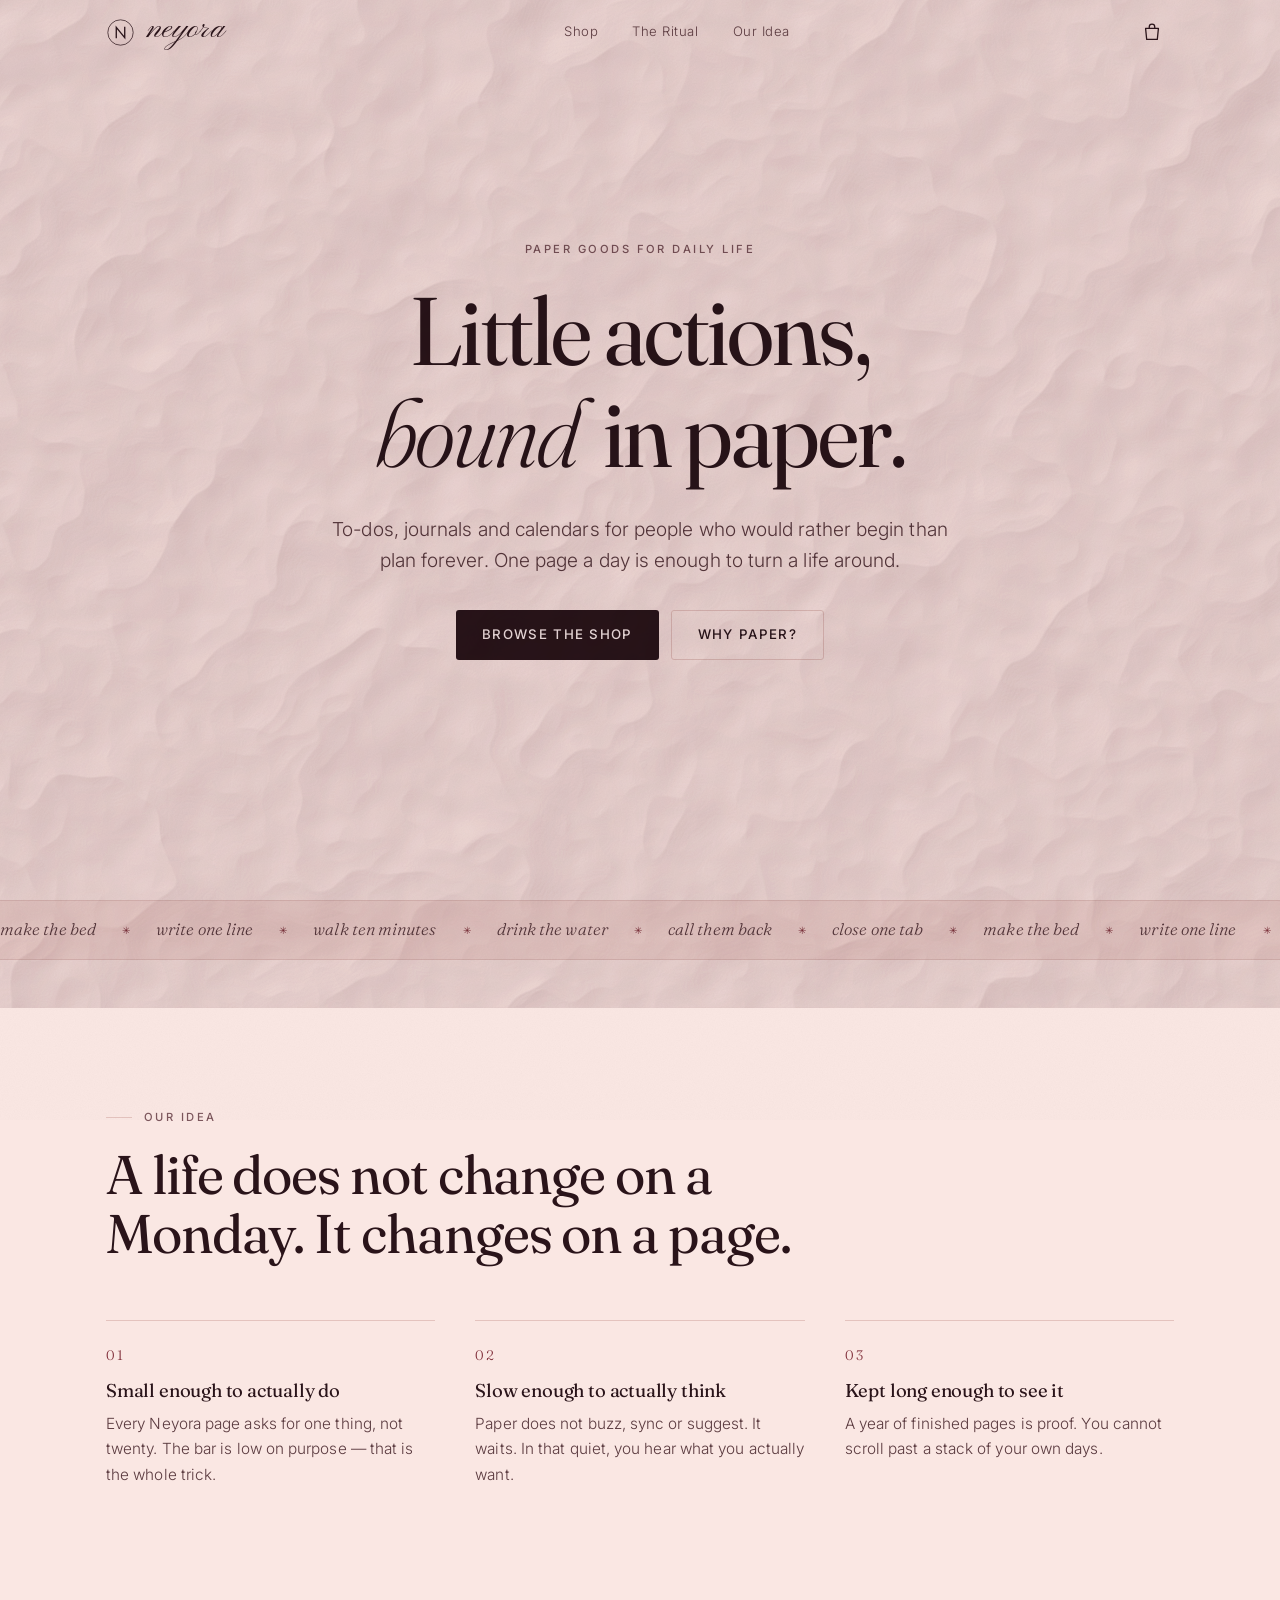
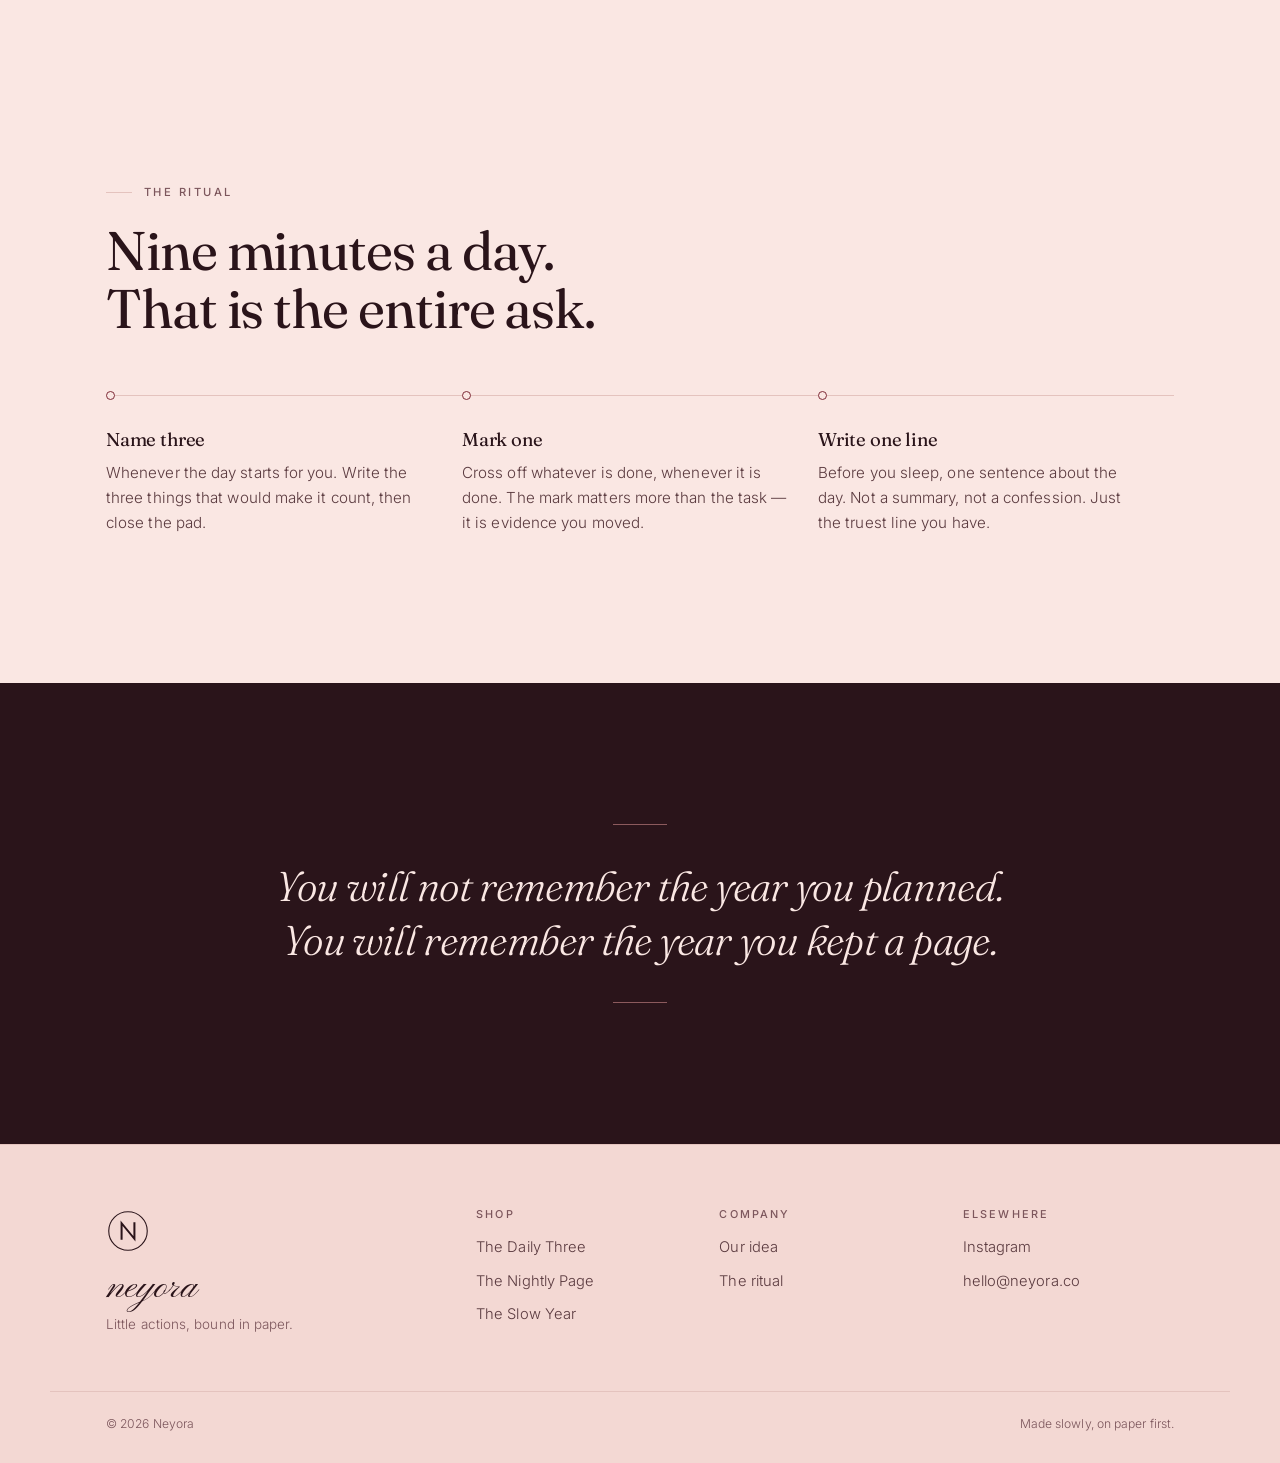
==== commit e5cbdc1f: "Drop clock times from The Ritual Fixed times contradicted the positioning: the pitch is that the bar" ====
--- a/index.html
+++ b/index.html
@@ -196,19 +196,16 @@
 
     <div class="timeline">
       <div class="step reveal">
-        <span class="time">07:00</span>
         <h3>Name three</h3>
-        <p>Before the phone. Write the three things that would make today count, then close the pad.</p>
+        <p>Whenever the day starts for you. Write the three things that would make it count, then close the pad.</p>
       </div>
       <div class="step reveal d1">
-        <span class="time">13:00</span>
         <h3>Mark one</h3>
-        <p>Cross off whatever is done. The mark matters more than the task — it is evidence you moved.</p>
+        <p>Cross off whatever is done, whenever it is done. The mark matters more than the task — it is evidence you moved.</p>
       </div>
       <div class="step reveal d2">
-        <span class="time">22:00</span>
         <h3>Write one line</h3>
-        <p>One sentence about the day. Not a summary, not a confession. Just the truest line you have.</p>
+        <p>Before you sleep, one sentence about the day. Not a summary, not a confession. Just the truest line you have.</p>
       </div>
     </div>
   </div>
--- a/assets/css/style.css
+++ b/assets/css/style.css
@@ -481,11 +481,7 @@
   width:9px; height:9px; border-radius:50%;
   background:var(--paper); border:1.5px solid var(--wine);
 }
-.time{
-  display:block; margin-bottom:8px;
-  font-size:.7rem; letter-spacing:.2em; color:var(--ink-faint);
-}
-.step h3{ margin-bottom:8px; }
+.step h3{ margin-bottom:10px; }
 .step p{ color:var(--ink-soft); font-size:.95rem; max-width:52ch; }
 @media (min-width:900px){
   .timeline{ grid-template-columns:repeat(3,1fr); }
